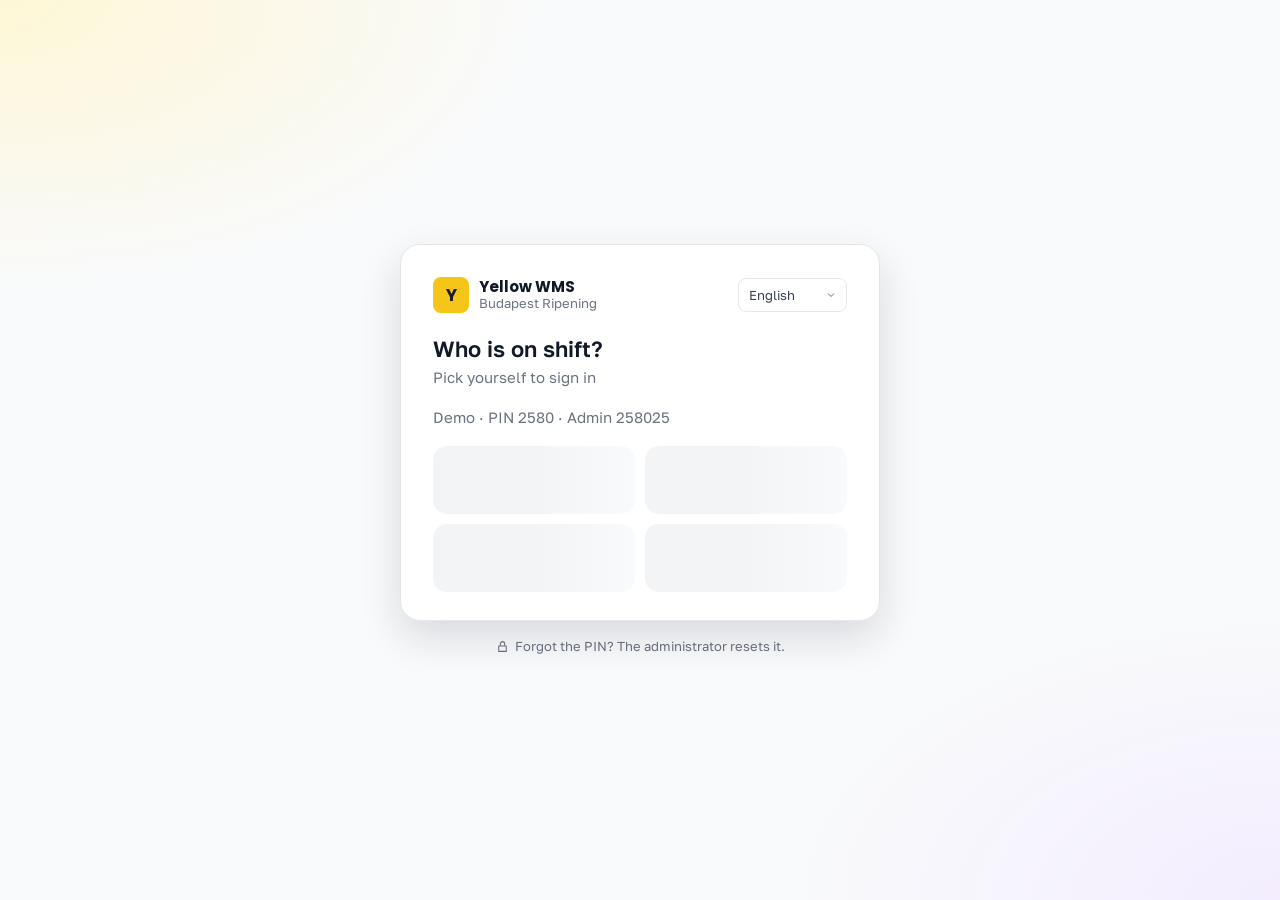
==== chambers.html @ 2b7ae032 "Demo 2026-10-23T20:37" ====
<!doctype html>
<html lang="en" class="is-auth-pending">
	<head>
		<meta charset="UTF-8">
		<meta name="viewport" content="width=device-width, initial-scale=1.0">
		<link rel="shortcut icon" href="./assets/img/favicon.ico">
		<meta name="description" content="Chamber map, placements and gas days">
		<title>Chambers · Yellow WMS</title>
		<script type="module" crossorigin="" src="./js/chambers.min.js?v=1792787865113"></script>
		<link rel="modulepreload" crossorigin="" href="./js/ui.min.js?v=1792787865113">
		<link rel="modulepreload" crossorigin="" href="./js/_drawer.min.js?v=1792787865113">
		<link rel="modulepreload" crossorigin="" href="./js/site.min.js?v=1792787865113">
		<link rel="modulepreload" crossorigin="" href="./js/app-shell.min.js?v=1792787865113">
		<link rel="modulepreload" crossorigin="" href="./js/icon.min.js?v=1792787865113">
		<link rel="modulepreload" crossorigin="" href="./js/toast.min.js?v=1792787865113">
		<link rel="modulepreload" crossorigin="" href="./js/format.min.js?v=1792787865113">
		<link rel="modulepreload" crossorigin="" href="./js/_damage.min.js?v=1792787865113">
		<link rel="stylesheet" crossorigin="" href="./css/ui.min.css?v=1792787865113">
		<link rel="stylesheet" crossorigin="" href="./css/_drawer.min.css?v=1792787865113">
		<link rel="stylesheet" crossorigin="" href="./css/app-shell.min.css?v=1792787865113">
		<link rel="stylesheet" crossorigin="" href="./css/_damage.min.css?v=1792787865113">
		<link rel="stylesheet" crossorigin="" href="./css/chambers.min.css?v=1792787865113">
		<link rel="stylesheet" crossorigin="" href="./css/data-table.min.css?v=1792787865113">
	</head>
	<body>
		<!-- Desktop shell: sidebar · main · drawer (Yellow WMS) -->
		<div data-fls-ui="" data-fls-app-shell="" class="app-shell">
			<!-- app-bar · shown below 992px instead of the sidebar. Burger = template "menu" module (data-fls-menu) -->
			<header class="app-bar" data-fls-lp="">
				<button type="button" class="icon-menu app-bar__burger" data-fls-menu="" aria-label="Menu" aria-controls="app-sidebar">
					<span></span>
				</button>
				<a href="index.html" class="app-bar__brand" aria-label="Yellow WMS · Today">
					<span class="sidebar__logo">Y</span>
				</a>
				<span class="app-bar__title">Chambers</span>
			</header>
			<div class="sidebar-backdrop" data-fls-menu="" aria-hidden="true"></div>
			<aside data-fls-sidebar="" class="sidebar" id="app-sidebar">
				<div class="sidebar__top">
					<a href="index.html" class="sidebar__brand">
						<span class="sidebar__logo">Y</span>
						<span class="sidebar__name">Yellow WMS</span>
					</a>
					<button type="button" class="btn btn--icon sidebar__close" data-fls-menu="" aria-label="Close menu">
						<svg class="icon" aria-hidden="true">
							<use href="./assets/img/spritemap.svg#sprite-close"></use>
						</svg>
					</button>
				</div>
				<div class="sidebar__facility">
					<span class="sidebar__facility-name" data-site-name="">Budapest Ripening</span>
					<span class="sidebar__date" data-sidebar-date="">30 chambers</span>
				</div>
				<nav class="sidebar__nav" aria-label="Main">
					<a href="index.html" data-perm="dashboard.view" class="sidebar__item" aria-current="false" title="Today">
						<svg class="sidebar__icon icon" aria-hidden="true">
							<use href="./assets/img/spritemap.svg#sprite-home"></use>
						</svg>
						<span class="sidebar__label">Today</span>
					</a>
					<a href="chambers.html" data-perm="chambers.view" class="sidebar__item sidebar__item--active" aria-current="page" title="Chambers">
						<svg class="sidebar__icon icon" aria-hidden="true">
							<use href="./assets/img/spritemap.svg#sprite-grid"></use>
						</svg>
						<span class="sidebar__label">Chambers</span>
					</a>
					<a href="plan-week.html" data-perm="plans.upload" class="sidebar__item" aria-current="false" title="Plan Week">
						<svg class="sidebar__icon icon" aria-hidden="true">
							<use href="./assets/img/spritemap.svg#sprite-calendar"></use>
						</svg>
						<span class="sidebar__label">Plan Week</span>
					</a>
					<a href="ripening-plan.html" data-perm="ripening.generate" class="sidebar__item" aria-current="false" title="Ripening Plan">
						<svg class="sidebar__icon icon" aria-hidden="true">
							<use href="./assets/img/spritemap.svg#sprite-flame"></use>
						</svg>
						<span class="sidebar__label">Ripening Plan</span>
					</a>
					<a href="stock.html" data-perm="stock.fill stock.reconcile reports.download" class="sidebar__item" aria-current="false" title="Stock">
						<svg class="sidebar__icon icon" aria-hidden="true">
							<use href="./assets/img/spritemap.svg#sprite-box"></use>
						</svg>
						<span class="sidebar__label">Stock</span>
					</a>
					<a href="reports.html" data-perm="reports.download" class="sidebar__item" aria-current="false" title="Reports">
						<svg class="sidebar__icon icon" aria-hidden="true">
							<use href="./assets/img/spritemap.svg#sprite-chart"></use>
						</svg>
						<span class="sidebar__label">Reports</span>
					</a>
					<a href="scanner.html" data-perm="scanner.receive" class="sidebar__item" aria-current="false" title="Receiving">
						<svg class="sidebar__icon icon" aria-hidden="true">
							<use href="./assets/img/spritemap.svg#sprite-scan"></use>
						</svg>
						<span class="sidebar__label">Receiving</span>
					</a>
					<a href="outbound.html" data-perm="scanner.ship scanner.market" class="sidebar__item" aria-current="false" title="Outbound">
						<svg class="sidebar__icon icon" aria-hidden="true">
							<use href="./assets/img/spritemap.svg#sprite-inbox"></use>
						</svg>
						<span class="sidebar__label">Outbound</span>
					</a>
					<a href="rounds.html" data-perm="chambers.gasday" class="sidebar__item" aria-current="false" title="Rounds">
						<svg class="sidebar__icon icon" aria-hidden="true">
							<use href="./assets/img/spritemap.svg#sprite-clock"></use>
						</svg>
						<span class="sidebar__label">Rounds</span>
					</a>
					<a href="users.html" data-perm="users.manage settings.edit" class="sidebar__item" aria-current="false" title="Settings">
						<svg class="sidebar__icon icon" aria-hidden="true">
							<use href="./assets/img/spritemap.svg#sprite-sliders"></use>
						</svg>
						<span class="sidebar__label">Settings</span>
					</a>
				</nav>
				<!-- interface language (services/i18n.js fills the options) -->
				<select class="lang-select sidebar__lang" data-lang-select="" aria-label="Language"></select>
				<!-- signed-in user · filled by sidebar.js when the session is known -->
				<div class="sidebar__user" data-sidebar-user="">
					<span class="avatar sidebar__avatar" data-slot="avatar" aria-hidden="true"></span>
					<span class="sidebar__user-info">
						<span class="sidebar__user-name" data-slot="name"></span>
						<span class="sidebar__user-role" data-slot="role"></span>
					</span>
					<button type="button" class="btn btn--icon sidebar__logout" data-logout="" aria-label="Sign out" title="Sign out">
						<svg class="icon" aria-hidden="true">
							<use href="./assets/img/spritemap.svg#sprite-logout"></use>
						</svg>
					</button>
				</div>
				<!-- server version from /api/health (filled by sidebar.js) -->
				<span class="sidebar__version" data-sidebar-version="" hidden></span>
			</aside>
			<main class="app-shell__main page">
				<div data-fls-chambers="" class="chambers" data-page-perm="chambers.view">
					<header class="page-head">
						<div class="page-head__titles">
							<h1 class="page-head__title">Chambers</h1>
							<!-- filled by chambers.js from the chambers data -->
							<p class="page-head__subtitle" data-chambers-summary="">Loading…</p>
						</div>
						<div class="segmented" role="radiogroup" aria-label="Filter chambers" data-segmented="chamber-filter">
							<button type="button" class="segmented__option segmented__option--active" role="radio" aria-checked="true" tabindex="0" data-value="all">
								All
								<span class="segmented__count" data-count="all"></span>
							</button>
							<button type="button" class="segmented__option" role="radio" aria-checked="false" tabindex="-1" data-value="regular">
								Regular
								<span class="segmented__count" data-count="regular"></span>
							</button>
							<button type="button" class="segmented__option" role="radio" aria-checked="false" tabindex="-1" data-value="bio">
								BIO
								<span class="segmented__count" data-count="bio"></span>
							</button>
							<button type="button" class="segmented__option" role="radio" aria-checked="false" tabindex="-1" data-value="empty">
								Empty
								<span class="segmented__count" data-count="empty"></span>
							</button>
							<button type="button" class="segmented__option" role="radio" aria-checked="false" tabindex="-1" data-value="no-gas-day">
								No gas day
								<span class="segmented__count" data-count="no-gas-day"></span>
							</button>
						</div>
					</header>
					<!--
chamber-map · the building: left column 1–14 + 29 · central aisle · right column 15–28 + 30.
Tiles are rendered by chamber-map.js from the API (GET /api/ui/chambers; demo: chambers.json).
Tiles open the chamber drawer. Filter = segmented[data-segmented="chamber-filter"].
-->
					<section data-fls-chamber-map="" class="chamber-map is-loading" aria-label="Chambers map" aria-busy="true">
						<div class="chamber-map__column chamber-map__column--left" data-column="left"></div>
						<span class="chamber-map__aisle" aria-hidden="true">central aisle</span>
						<div class="chamber-map__column chamber-map__column--right" data-column="right"></div>
						<p class="chamber-map__message" data-map-message="" hidden></p>
					</section>
					<!-- gas-days · ripener sets the gas (ripening) day per chamber; the ripening plan reads it from here -->
					<section data-fls-gas-days="" class="panel gas-days" aria-labelledby="gas-days-title">
						<header class="panel__head gas-days__head">
							<div class="gas-days__titles">
								<h2 class="panel__title" id="gas-days-title">Gas days</h2>
								<p class="panel__meta">
									The ripening plan reads the day from here. Chambers without a day are planned by container delivery date.
								</p>
							</div>
							<span class="panel__meta gas-days__status" data-gas-status="" aria-live="polite">All changes saved</span>
						</header>
						<div class="gas-days__scroll">
							<table class="data-table gas-days__table">
								<thead class="data-table__head">
									<tr>
										<th scope="col">Ch.</th>
										<th scope="col">Product</th>
										<th scope="col" class="data-table__cell--num">Boxes</th>
										<th scope="col">Containers</th>
										<th scope="col">Gas day</th>
										<th scope="col">Client tag</th>
										<th scope="col">
											<span class="visually-hidden">Save</span>
										</th>
									</tr>
								</thead>
								<tbody data-gas-body="">
									<!-- rows rendered by gas-days.js from the chambers data -->
									<tr>
										<td colspan="7" class="gas-days__empty">Loading…</td>
									</tr>
								</tbody>
							</table>
						</div>
					</section>
				</div>
			</main>
			<!-- Chamber drawer · filled by chamber-map.js from the chambers data (GET /api/ui/chambers) -->
			<aside class="drawer chamber-drawer" data-chamber-drawer="" hidden aria-labelledby="drawer-title">
				<header class="drawer__header">
					<h2 class="drawer__title" id="drawer-title">
						<span data-slot="title">Chamber</span>
						<span class="chip" data-slot="chip"></span>
					</h2>
					<button type="button" class="btn btn--icon drawer__close" data-drawer-close="" aria-label="Close">
						<svg class="icon" aria-hidden="true">
							<use href="./assets/img/spritemap.svg#sprite-close"></use>
						</svg>
					</button>
				</header>
				<!-- CITRO 30 -->
				<section class="drawer__section chamber-drawer__citro-view">
					<p class="chamber-drawer__meta">Non-conforming goods held in CITRO.</p>
					<div class="chamber-drawer__citro">
						<div class="chamber-drawer__citro-cell">
							<span>R+T</span>
							<b data-slot="rt">0</b>
						</div>
						<div class="chamber-drawer__citro-cell">
							<span>GS</span>
							<b data-slot="gs">0</b>
						</div>
						<div class="chamber-drawer__citro-cell">
							<span>DEC</span>
							<b data-slot="dec">0</b>
						</div>
					</div>
				</section>
				<!-- Regular / BIO / empty -->
				<div class="chamber-drawer__stock-view">
					<section class="drawer__section">
						<p class="chamber-drawer__total">
							<b data-slot="boxes">0</b>
							<span data-slot="capacity">/ 2 268 boxes</span>
						</p>
						<span class="progress progress--lg progress--banana" data-slot="bar" role="presentation">
							<span class="progress__fill"></span>
						</span>
						<p class="chamber-drawer__meta" data-slot="meta"></p>
					</section>
					<section class="drawer__section" data-slot="round">
						<h3 class="drawer__section-title">
							Last round
							<span class="chamber-drawer__when" data-slot="round-when">
								<span data-slot="round-date"></span>
								·
								<span data-slot="round-kind"></span>
							</span>
						</h3>
						<p class="chamber-drawer__meta" data-slot="round-none">No round yet</p>
						<div class="chamber-drawer__citro" data-slot="round-cells">
							<div class="chamber-drawer__citro-cell">
								<span>LS</span>
								<b data-slot="round-ls">—</b>
							</div>
							<div class="chamber-drawer__citro-cell">
								<span>RS</span>
								<b data-slot="round-rs">—</b>
							</div>
							<div class="chamber-drawer__citro-cell">
								<span>°C</span>
								<b data-slot="round-temp">—</b>
							</div>
						</div>
						<a class="btn btn--secondary btn--block" href="rounds.html" data-slot="round-link">Open rounds</a>
					</section>
					<form class="drawer__section" data-gas-form="">
						<h3 class="drawer__section-title">Gas day for whole chamber</h3>
						<div class="banner banner--compact" data-slot="no-day" hidden>
							<div class="banner__body">No gas day set. This chamber will be planned by container delivery date.</div>
						</div>
						<div class="chamber-drawer__fields">
							<label class="field">
								<span class="field__label">Date</span>
								<input type="date" class="field__input" data-slot="gas" name="gas">
							</label>
							<label class="field" data-slot="tag-field">
								<span class="field__label">Client tag (BIO)</span>
								<input type="text" class="field__input" data-slot="tag" name="tag" placeholder="e.g. LABAS BIO" autocomplete="off">
							</label>
						</div>
						<button type="submit" class="btn btn--primary btn--block">Set gas day</button>
					</form>
					<section class="drawer__section">
						<h3 class="drawer__section-title">
							Placements
							<span data-slot="placement-count"></span>
						</h3>
						<div data-slot="placements"></div>
						<template id="placement-row">
							<div class="chamber-drawer__placement">
								<span class="chamber-drawer__code">
									<span data-slot="code"></span>
									<small data-slot="tag"></small>
								</span>
								<button type="button" class="btn btn--icon chamber-drawer__info" data-damage="" aria-label="Damage of this container" title="Damage of this container">
									<svg class="icon" aria-hidden="true">
										<use href="./assets/img/spritemap.svg#sprite-alert-circle"></use>
									</svg>
								</button>
								<span class="chamber-drawer__side" data-slot="side"></span>
								<span class="chamber-drawer__boxes" data-slot="boxes"></span>
							</div>
						</template>
					</section>
					<div class="drawer__actions">
						<button type="button" class="btn btn--secondary">
							<svg class="icon" aria-hidden="true">
								<use href="./assets/img/spritemap.svg#sprite-arrow-right"></use>
							</svg>
							Move boxes
						</button>
						<button type="button" class="btn btn--danger">
							<svg class="icon" aria-hidden="true">
								<use href="./assets/img/spritemap.svg#sprite-trash"></use>
							</svg>
							Write off
						</button>
					</div>
				</div>
			</aside>
		</div>
	</body>
</html>
---- css/ui.min.css ----
@import "https://fonts.googleapis.com/css2?family=Golos+Text:wght@400;500;600;700&family=JetBrains+Mono:wght@500;600&family=Poppins:wght@400;500;600;700&display=swap";*{padding:0;margin:0;border:0}*,:after,:before{box-sizing:border-box}:after,:before,a,label{display:inline-block}body,html{height:100%}body{line-height:1;scrollbar-gutter:stable;-ms-text-size-adjust:100%;-moz-text-size-adjust:100%;-webkit-text-size-adjust:100%;-webkit-font-smoothing:antialiased;-moz-osx-font-smoothing:grayscale}button,input,textarea{font-family:inherit;font-size:inherit;line-height:inherit;color:inherit;background-color:transparent}input,textarea{width:100%}button,option,select{cursor:pointer}a{color:inherit;text-decoration:none}ul li{list-style:none}img{max-width:100%;height:auto;vertical-align:middle}h1,h2,h3,h4,h5,h6{font-weight:inherit;font-size:inherit}address{font-style:normal}:root{--font-ui:"Poppins", "Golos Text", system-ui, sans-serif;--font-mobile:"Golos Text", "Poppins", system-ui, sans-serif;--font-mono:"JetBrains Mono", ui-monospace, Consolas, monospace;--color-primary:#7c3aed;--color-primary-hover:#6b21a8;--color-primary-ink:#5b21b6;--color-primary-soft:#f3edff;--color-primary-ring:#ede4ff;--color-banana:#f5c518;--color-banana-soft:#fef7d6;--color-bio:#65a30d;--color-bio-soft:#eef6e2;--color-bio-ink:#3f6a0d;--color-citro:#9ca3af;--color-success:#00a63a;--color-success-ink:#0f7a3a;--color-success-soft:#ecfdf3;--color-warning:#e08a00;--color-warning-ink:#a15c00;--color-warning-soft:#fff7e6;--color-danger:#e11d48;--color-danger-ink:#be123c;--color-danger-soft:#fff1f3;--color-text:#111827;--color-text-strong:#374151;--color-text-light:#4b5563;--color-text-muted:#6b7280;--color-text-faint:#9ca3af;--color-bg:#f9fafb;--color-white:#fff;--color-gray:#f3f4f6;--color-border:#e5e7eb;--color-border-strong:#d1d5db;--color-navy:#1a1a2e;--spacing-xs:0.25rem;--spacing-sm:0.5rem;--spacing-md:0.75rem;--spacing-lg:1rem;--spacing-xl:1.25rem;--spacing-2xl:1.5rem;--tap-min:3.25rem;--radius-sm:0.375rem;--radius-md:0.5rem;--radius-lg:0.75rem;--radius-xl:0.875rem;--radius-pill:62.4375rem;--radius-full:50%;--shadow-sm:0 0.0625rem 0.125rem rgba(17,24,39,.06);--shadow-md:0 0.25rem 0.75rem rgba(17,24,39,.12);--shadow-lg:0 1rem 2.5rem rgba(17,24,39,.14);--shadow-primary:0 0.25rem 0.875rem rgba(124,58,237,.28);--shadow-drawer:-1rem 0 2.5rem rgba(17,24,39,.08);--ring:0 0 0 0.1875rem var(--color-primary-ring);--transition-fast:120ms ease;--transition-medium:200ms ease;--transition-slow:320ms ease;--sidebar-width:15rem;--drawer-width:23.75rem;--chamber-capacity:2592}body{min-width:20rem;color:var(--color-text);font-family:var(--font-ui);font-size:.875rem;line-height:1.43;background-color:var(--color-bg);-webkit-tap-highlight-color:transparent}[data-fls-scrolllock] body{overflow:hidden;touch-action:none;overscroll-behavior:none}.wrapper{min-height:100%;display:flex;flex-direction:column;overflow:clip}.wrapper>main{flex:1 1 auto}.wrapper>*{min-width:0}[class*=__container]{max-width:90.5rem;margin:0 auto;padding-left:1.5rem;padding-right:1.5rem}.icon{width:1em;height:1em;flex-shrink:0;display:inline-block;vertical-align:middle;stroke:currentColor;fill:none}.tnum{font-variant-numeric:tabular-nums}.mono{font-family:var(--font-mono);font-size:.875rem;font-weight:500;letter-spacing:.02em}::selection{background-color:var(--color-primary-soft);color:var(--color-primary-ink)}:focus-visible{outline:.125rem solid var(--color-primary);outline-offset:.125rem}.visually-hidden{position:absolute;width:.0625rem;height:.0625rem;overflow:hidden;clip-path:inset(50%);white-space:nowrap}[hidden]{display:none!important}.is-auth-pending body{visibility:hidden;animation:auth-reveal 0s linear 4s forwards}@keyframes auth-reveal{to{visibility:visible}}.is-app [data-download]{display:none!important}.btn{--btn-h:2.5rem;--btn-px:1.125rem;--btn-radius:var(--radius-md);position:relative;display:inline-flex;align-items:center;justify-content:center;gap:var(--spacing-sm);height:var(--btn-h);padding-inline:var(--btn-px);border:.0625rem solid transparent;border-radius:var(--btn-radius);font-size:.875rem;font-weight:600;line-height:1;white-space:nowrap;transition:background-color var(--transition-fast),border-color var(--transition-fast),color var(--transition-fast),box-shadow var(--transition-fast),transform var(--transition-fast)}.btn:focus-visible{outline:none;box-shadow:var(--ring)}.btn:active:not([disabled]){transform:translateY(.0625rem)}.btn .icon,.btn--lg{font-size:1.125rem}.btn--primary{background-color:var(--color-primary);color:var(--color-white)}.btn--secondary{background-color:var(--color-white);border-color:var(--color-border);color:var(--color-text);font-weight:500}.btn--danger{background-color:var(--color-danger-soft);border-color:#fecdd6;color:var(--color-danger-ink)}.btn--danger-solid{background-color:var(--color-danger-ink);color:var(--color-white)}.btn--ghost{--btn-px:0.5rem;background-color:transparent;color:var(--color-primary);font-weight:600}.btn--icon{--btn-px:0;width:var(--btn-h);background-color:var(--color-white);border-color:var(--color-border);color:var(--color-text-light)}.btn--lg{--btn-h:3.5rem}.btn--lg,.btn--xl{--btn-radius:var(--radius-lg);font-family:var(--font-mobile)}.btn--xl{--btn-h:3.75rem;font-size:1.25rem}.btn--xl.btn--primary{box-shadow:var(--shadow-primary)}.btn--block{display:flex;width:100%}.btn.is-disabled,.btn[disabled]{background-color:var(--color-gray);border-color:transparent;color:var(--color-text-faint);box-shadow:none;cursor:not-allowed}.btn.is-loading{color:transparent;pointer-events:none}.btn.is-loading:after{content:"";position:absolute;width:1.125rem;height:1.125rem;border-radius:50%;border:.125rem solid var(--color-white);border-top-color:transparent;animation:btn-spin .7s linear infinite}.btn.is-loading.btn--secondary:after{border-color:var(--color-text-muted);border-top-color:transparent}@keyframes btn-spin{to{transform:rotate(1turn)}}.segmented{display:inline-flex;gap:.125rem;padding:.1875rem;background-color:var(--color-gray);border-radius:var(--radius-md);max-width:100%;overflow-x:auto;scrollbar-width:none}.segmented__option{display:inline-flex;flex-shrink:0;white-space:nowrap;align-items:center;gap:.375rem;height:2.125rem;padding-inline:.875rem;border-radius:var(--radius-sm);font-size:.8125rem;font-weight:500;color:var(--color-text-light);transition:background-color var(--transition-fast),color var(--transition-fast)}.segmented__option:focus-visible{outline:none;box-shadow:var(--ring)}.segmented__option--active,.segmented__option[aria-checked=true],.segmented__option[aria-pressed=true]{background-color:var(--color-white);color:var(--color-text);font-weight:600;box-shadow:0 .0625rem .125rem rgba(17,24,39,.08)}.segmented__count{font-size:.6875rem;font-weight:500;color:var(--color-text-muted);font-variant-numeric:tabular-nums}.segmented--lg{display:flex;gap:0;padding:0;height:3.5rem;background-color:var(--color-white);border:.0625rem solid var(--color-border);border-radius:var(--radius-lg);overflow:hidden}.segmented--lg .segmented__option{flex:1 1 0;justify-content:center;flex-direction:column;gap:0;height:auto;border-radius:0;font-family:var(--font-mobile);font-size:1.125rem;font-weight:600;color:var(--color-text)}.segmented--lg .segmented__option:not(:last-child){border-right:.0625rem solid var(--color-border)}.segmented--lg .segmented__option small{font-size:.75rem;font-weight:400;opacity:.85}.segmented--lg .segmented__option--active,.segmented--lg .segmented__option[aria-checked=true]{background-color:var(--color-primary);color:var(--color-white);box-shadow:none}.field{display:flex;flex-direction:column;gap:.375rem;min-width:0}.field__label{font-size:.8125rem;font-weight:500;color:var(--color-text-light)}.field__input{width:100%;height:2.5rem;padding-inline:.75rem;background-color:var(--color-white);border:.0625rem solid var(--color-border);border-radius:var(--radius-md);font-size:.875rem;color:var(--color-text);transition:border-color var(--transition-fast),box-shadow var(--transition-fast);font-variant-numeric:tabular-nums}.field__input::placeholder{color:var(--color-text-faint)}.field__input:focus{outline:none;border-color:var(--color-primary);box-shadow:0 0 0 .0625rem var(--color-primary),var(--ring)}.field__input[type=date],.lang-select{cursor:pointer}.field__hint{font-size:.75rem;line-height:1rem;color:var(--color-text-muted)}.field--mono .field__input{font-family:var(--font-mono);font-size:.875rem;font-weight:500;letter-spacing:.02em;text-transform:uppercase}.field--error .field__input{border-color:var(--color-danger)}.field--error .field__input:focus{box-shadow:0 0 0 .0625rem var(--color-danger),0 0 0 .25rem var(--color-danger-soft)}.field--error .field__hint{color:var(--color-danger)}.field--success .field__input{border-color:var(--color-success)}.field--success .field__hint{color:var(--color-success-ink)}.field--lg{font-family:var(--font-mobile)}.field--lg .field__label{font-size:.875rem;font-weight:600;color:var(--color-text-strong)}.field--lg .field__input{height:3.5rem;padding-inline:1rem;border-radius:var(--radius-lg);font-size:1.25rem}.field--lg .field__hint{font-size:.8125rem}.field--number-xl .field__input{height:4rem;padding-inline:1rem;border-radius:var(--radius-lg);font-size:1.875rem;font-weight:600;text-align:right}.lang-select{height:2.125rem;padding:0 1.75rem 0 .625rem;border:.0625rem solid var(--color-border);border-radius:var(--radius-md);background:var(--color-white) url("data:image/svg+xml;charset=utf-8,%3Csvg%20xmlns%3D%22http%3A%2F%2Fwww.w3.org%2F2000%2Fsvg%22%20width%3D%2212%22%20height%3D%2212%22%20fill%3D%22none%22%20stroke%3D%22%236b7280%22%20stroke-width%3D%222%22%20viewBox%3D%220%200%2024%2024%22%3E%3Cpath%20d%3D%22m6%209%206%206%206-6%22%2F%3E%3C%2Fsvg%3E") no-repeat right .5625rem center;appearance:none;font:inherit;font-size:.8125rem;color:var(--color-text-strong)}.lang-select:focus-visible{outline:none;box-shadow:var(--ring)}.chip{display:inline-flex;align-items:center;gap:.375rem;height:1.5rem;padding-inline:.5rem;border-radius:var(--radius-sm);background-color:var(--color-gray);color:var(--color-text-strong);font-size:.75rem;font-weight:600;line-height:1;white-space:nowrap;font-variant-numeric:tabular-nums}.chip .icon{font-size:.8125rem}.chip--banana:before,.chip--bio:before{content:"";width:.375rem;height:.375rem;border-radius:50%;background-color:currentColor}.chip--banana{background-color:var(--color-banana-soft);color:#7a5a00}.chip--banana:before{background-color:var(--color-banana)}.chip--bio{background-color:var(--color-bio-soft);color:var(--color-bio-ink)}.chip--bio:before{background-color:var(--color-bio)}.chip--dec,.chip--gs,.chip--rt{background-color:transparent;border:.0625rem solid var(--color-border);font-family:var(--font-mono)}.chip--gas-day{background-color:var(--color-white);border:.0625rem solid var(--color-border);font-weight:600}.chip--no-day{background-color:var(--color-warning-soft);color:var(--color-warning-ink)}.chip--sm{height:1.25rem;padding-inline:.375rem;font-size:.6875rem}.badge{display:inline-flex;align-items:center;height:1.5rem;padding-inline:.625rem;border-radius:var(--radius-pill);font-size:.75rem;font-weight:600;white-space:nowrap}.badge--diff{background-color:var(--color-danger-soft);color:var(--color-danger-ink)}.badge--missing{background-color:var(--color-warning-soft);color:var(--color-warning-ink)}.badge--extra{background-color:var(--color-primary-soft);color:var(--color-primary-hover)}.badge--match{background-color:var(--color-success-soft);color:var(--color-success-ink)}.badge--count{min-width:1.25rem;height:1.25rem;padding-inline:.375rem;justify-content:center;background-color:var(--color-danger-soft);color:var(--color-danger-ink);font-size:.6875rem;font-variant-numeric:tabular-nums}.badge--dot{gap:.375rem;height:1.625rem}.badge--dot:before{content:"";width:.375rem;height:.375rem;border-radius:50%;background-color:currentColor}.progress{--value:0%;--fill:var(--color-primary);position:relative;display:block;height:.375rem;border-radius:.1875rem;background-color:var(--color-gray);overflow:hidden}.progress__fill{display:block;width:var(--value);height:100%;border-radius:inherit;background:var(--fill);transition:width var(--transition-slow)}.progress--lg{height:.5rem;border-radius:.25rem}.progress--banana{--fill:var(--color-banana)}.progress--bio{--fill:var(--color-bio)}.progress--success{--fill:var(--color-success)}.progress--citro{--fill:var(--color-citro)}.progress--mixed{--split:60%;--fill:linear-gradient(90deg, var(--color-banana) 0 var(--split), var(--color-bio) var(--split) 100%)}.progress--empty{background-color:var(--color-white);border:.0625rem dashed var(--color-border-strong)}.toast{display:flex;align-items:flex-start;gap:var(--spacing-md);min-height:3.5rem;padding:.75rem 1rem;border-radius:var(--radius-lg);color:var(--color-white);font-family:var(--font-mobile);box-shadow:var(--shadow-md);animation:toast-in var(--transition-medium) both}.toast__icon{font-size:1.375rem;margin-top:.125rem}.toast__body{display:flex;flex-direction:column;gap:.125rem}.toast__title{font-size:1.0625rem;font-weight:600;line-height:1.3}.toast__text{font-size:.9375rem;opacity:.92}.toast--success{background-color:var(--color-success-ink);align-items:center}.toast--success .toast__icon{margin-top:0}.toast--error{background-color:var(--color-danger-ink)}.toast.is-leaving{animation:toast-out var(--transition-medium) both}@keyframes toast-in{0%{opacity:0;transform:translateY(.5rem)}}@keyframes toast-out{to{opacity:0;transform:translateY(.5rem)}}.page-toasts{position:fixed;right:1.5rem;bottom:1.5rem;z-index:50;display:flex;flex-direction:column;gap:.5rem;width:calc(min(22.5rem,100vw - 3rem))}.page-toasts .toast__title{font-size:.9375rem}.page-toasts .toast__text:empty{display:none}.banner{display:flex;align-items:flex-start;gap:var(--spacing-md);padding:.75rem 1rem;border-radius:var(--radius-lg);border:.0625rem solid #fbd9a0;background-color:var(--color-warning-soft);color:#7a4500}.banner__icon{font-size:1.25rem;margin-top:.0625rem;color:var(--color-warning)}.banner__body{display:flex;flex-direction:column;gap:.125rem;font-size:.875rem;line-height:1.4}.banner__title{font-size:1rem;font-weight:600}.banner--offline,.qty-picker__sub{font-family:var(--font-mobile)}.banner--compact{padding:.625rem .75rem;border-radius:var(--radius-md)}.banner--compact .banner__body{font-size:.8125rem}.banner--danger{border-color:#fecdd6;background-color:var(--color-danger-soft);color:var(--color-danger-ink)}.banner--danger .banner__icon{color:var(--color-danger)}.empty-state{display:flex;flex-direction:column;align-items:center;gap:.625rem;padding:1.75rem 1.25rem;text-align:center;background-color:var(--color-white);border:.0625rem dashed var(--color-border-strong);border-radius:var(--radius-lg)}.empty-state__icon{display:grid;place-items:center;width:2.75rem;height:2.75rem;border-radius:var(--radius-lg);background-color:var(--color-gray);color:var(--color-text-muted);font-size:1.375rem}.empty-state__title{font-size:.9375rem;font-weight:600}.empty-state__text{max-width:17.5rem;font-size:.8125rem;color:var(--color-text-muted)}.qty-picker{display:grid;grid-template-columns:repeat(4,1fr);gap:var(--spacing-sm)}.qty-picker__option{display:flex;flex-direction:column;align-items:center;justify-content:center;height:4rem;border:.0625rem solid var(--color-border);border-radius:var(--radius-lg);background-color:var(--color-white);font-size:1.5rem;font-weight:600;color:var(--color-text);transition:border-color var(--transition-fast),background-color var(--transition-fast);font-variant-numeric:tabular-nums}.qty-picker__option:focus-visible{outline:none;box-shadow:var(--ring)}.qty-picker__option--active,.qty-picker__option[aria-checked=true]{border:.125rem solid var(--color-primary);background-color:var(--color-primary-soft);color:var(--color-primary-ink)}.qty-picker__sub{font-size:.75rem;font-weight:400;line-height:1}.qty-picker__manual{grid-column:1/-1}.avatar{display:inline-grid;flex-shrink:0;place-items:center;width:2.5rem;height:2.5rem;border-radius:var(--radius-full);background-color:var(--color-gray);color:var(--color-text-strong);font-size:.875rem;font-weight:600;letter-spacing:.02em}.avatar--lg{width:3.25rem;height:3.25rem;font-size:1.0625rem}.avatar--admin{background-color:var(--color-primary-soft);color:var(--color-primary-ink)}.avatar--ripener{background-color:var(--color-banana-soft);color:var(--color-warning-ink)}.avatar--logistics{background-color:#e8f1fd;color:#1d4f91}.avatar--quality{background-color:var(--color-bio-soft);color:var(--color-bio-ink)}@media(max-width:29.99875rem){.segmented:not(.segmented--lg,.segmented--tall){display:grid;grid-template-columns:repeat(2,minmax(0,1fr));width:100%;overflow:visible}.segmented:not(.segmented--lg,.segmented--tall) .segmented__option{justify-content:center;min-width:0;min-height:2.25rem;height:auto;padding:.375rem .5rem;white-space:normal;text-align:center;line-height:1.2}.segmented:not(.segmented--lg,.segmented--tall) .segmented__option:last-child:nth-child(odd){grid-column:1/-1}}@media(any-hover:hover){html:not([data-fls-touch]) .btn--primary:hover{background-color:var(--color-primary-hover)}html:not([data-fls-touch]) .btn--secondary:hover{background-color:var(--color-gray)}html:not([data-fls-touch]) .btn--danger:hover{background-color:#ffe4e9}html:not([data-fls-touch]) .btn--danger-solid:hover{background-color:#9f1239}html:not([data-fls-touch]) .btn--ghost:hover{color:var(--color-primary-hover);background-color:var(--color-primary-soft)}html:not([data-fls-touch]) .btn--icon:hover{background-color:var(--color-gray);color:var(--color-text)}html:not([data-fls-touch]) .segmented__option:hover{color:var(--color-text)}}@media(prefers-reduced-motion:reduce){*,:after,:before{animation-duration:.01ms!important;transition-duration:.01ms!important}}
---- css/_drawer.min.css ----
.drawer{position:sticky;top:0;align-self:start;display:flex;flex-direction:column;height:100vh;overflow-y:auto;background-color:var(--color-white);border-left:.0625rem solid var(--color-border);box-shadow:var(--shadow-drawer)}.drawer[hidden]{display:none}.drawer.is-open{animation:drawer-in var(--transition-medium) both}.drawer__header{justify-content:space-between;gap:var(--spacing-md);padding:1.25rem 1.25rem 1rem;border-bottom:.0625rem solid var(--color-border)}.drawer__header,.drawer__title{display:flex;align-items:center}.drawer__title{gap:.625rem;font-size:1.375rem;font-weight:600}.drawer__close{width:2.25rem;--btn-h:2.25rem}.drawer__section{display:flex;flex-direction:column;gap:var(--spacing-md);padding:1.25rem}.drawer__section:not(:last-child){border-bottom:.0625rem solid var(--color-border)}.drawer__section-title{display:flex;align-items:center;justify-content:space-between;font-size:.875rem;font-weight:600}.drawer__section-title span{font-size:.75rem;font-weight:400;color:var(--color-text-muted)}.drawer__actions{display:grid;grid-template-columns:1fr 1fr;gap:var(--spacing-sm);padding:1rem 1.25rem 1.5rem}@keyframes drawer-in{0%{opacity:0;transform:translateX(1.5rem)}}.chamber-drawer__total{display:flex;align-items:baseline;gap:.375rem;font-variant-numeric:tabular-nums}.chamber-drawer__total b{font-size:1.875rem;font-weight:600;letter-spacing:-.02em}.chamber-drawer__total span{font-size:.875rem;color:var(--color-text-muted)}.chamber-drawer__meta{font-size:.75rem;color:var(--color-text-light);font-variant-numeric:tabular-nums}.chamber-drawer__fields{display:grid;grid-template-columns:minmax(0,1fr) minmax(0,1fr);gap:.625rem}.chamber-drawer__placement{display:grid;grid-template-columns:minmax(0,1fr) 2rem 2.125rem 4rem;align-items:center;gap:var(--spacing-sm);padding:.625rem 0;border-bottom:.0625rem solid var(--color-gray)}.chamber-drawer__code{display:flex;flex-direction:column;gap:.125rem;min-width:0;font-family:var(--font-mono);font-size:.8125rem;font-weight:500;letter-spacing:.02em}.chamber-drawer__code small{font-family:var(--font-ui);font-size:.6875rem;font-weight:600;color:var(--color-bio-ink);letter-spacing:0}.chamber-drawer__info{width:2rem;height:2rem;color:var(--color-text-muted)}.chamber-drawer__side{display:grid;place-items:center;height:1.375rem;border:.0625rem solid var(--color-border);border-radius:var(--radius-sm);font-size:.6875rem;font-weight:600}.chamber-drawer__boxes{text-align:right;font-size:.875rem;font-weight:500;font-variant-numeric:tabular-nums}.chamber-drawer__citro{display:grid;grid-template-columns:repeat(3,1fr);gap:var(--spacing-sm)}.chamber-drawer__citro-cell{display:flex;flex-direction:column;gap:.125rem;padding:.75rem;border:.0625rem solid var(--color-border);border-radius:.625rem}.chamber-drawer__citro-cell span{font-family:var(--font-mono);font-size:.75rem;font-weight:500;letter-spacing:.02em;color:var(--color-text-muted)}.chamber-drawer__citro-cell b{font-size:1.5rem;font-variant-numeric:tabular-nums}.chamber-drawer__citro-view{display:none}.chamber-drawer--citro .chamber-drawer__citro-view{display:flex}.chamber-drawer--citro .chamber-drawer__stock-view{display:none}.chamber-drawer [hidden]{display:none!important}@media(max-width:61.99875em){.drawer{position:fixed;top:0;right:0;z-index:45;width:min(var(--drawer-width),100%);height:100svh}}@media(any-hover:hover){html:not([data-fls-touch]) .chamber-drawer__info:hover{color:var(--color-primary)}}
---- css/app-shell.min.css ----
.icon-menu{display:none}.sidebar{position:sticky;top:0;display:flex;flex-direction:column;gap:var(--spacing-xl);height:100vh;padding:1.25rem .875rem;background-color:var(--color-white);border-right:.0625rem solid var(--color-border);overflow-y:auto}.sidebar__top{display:flex;align-items:center;justify-content:space-between;gap:var(--spacing-sm)}.sidebar__close{display:none;flex-shrink:0;color:var(--color-text-muted)}.sidebar__brand{display:flex;align-items:center;gap:.625rem;padding-inline:.375rem}.sidebar__logo{display:grid;place-items:center;width:2rem;height:2rem;border-radius:var(--radius-md);background-color:var(--color-banana);color:var(--color-navy);font-size:.9375rem;font-weight:700}.sidebar__name{font-size:1rem;font-weight:600;letter-spacing:-.01em}.sidebar__facility{display:flex;flex-direction:column;gap:.125rem;padding:.75rem;border-radius:.625rem;background-color:var(--color-bg);border:.0625rem solid var(--color-border)}.sidebar__facility-name{font-size:.8125rem;font-weight:600}.sidebar__date{font-size:.75rem;color:var(--color-text-light);font-variant-numeric:tabular-nums}.sidebar__nav{display:flex;flex-direction:column;gap:.125rem}.sidebar__item{display:flex;align-items:center;gap:var(--spacing-md);height:2.5rem;padding-inline:.625rem;border-radius:var(--radius-md);font-size:.875rem;font-weight:500;color:var(--color-text-strong);transition:background-color var(--transition-fast),color var(--transition-fast)}.sidebar__item:focus-visible{outline:none;box-shadow:var(--ring)}.sidebar__item--active{background-color:var(--color-primary-soft);color:var(--color-primary-ink);font-weight:600}.sidebar__icon{font-size:1.125rem}.sidebar__label{flex:1 1 auto}.sidebar__user{display:flex;align-items:center;gap:.625rem;margin-top:auto;padding:.625rem .375rem 0;border-top:.0625rem solid var(--color-border)}.sidebar__avatar{width:2rem;height:2rem;font-size:.75rem}.sidebar__user-info{display:flex;flex:1 1 auto;flex-direction:column;min-width:0}.sidebar__logout{flex-shrink:0;color:var(--color-text-muted)}.sidebar__user-name{overflow:hidden;font-size:.8125rem;font-weight:500;white-space:nowrap;text-overflow:ellipsis}.sidebar__user-role{font-size:.75rem;color:var(--color-text-muted)}.app-bar,.sidebar-backdrop{display:none}.sidebar__lang{align-self:stretch;margin-top:auto}.sidebar__lang+.sidebar__user{margin-top:0}.sidebar__version{display:block;margin-top:-.75rem;padding:0 .75rem;font-size:.6875rem;color:var(--color-text-muted);white-space:nowrap;overflow:hidden;text-overflow:ellipsis}.app-shell{display:grid;grid-template-columns:var(--sidebar-width) minmax(0,1fr);min-height:100vh}.app-shell:has(.drawer.is-open){grid-template-columns:var(--sidebar-width) minmax(0,1fr) var(--drawer-width)}.app-shell__main{display:flex;flex-direction:column;gap:var(--spacing-2xl);min-width:0;padding:1.75rem 2rem 2.5rem}.page-head{display:flex;align-items:flex-end;justify-content:space-between;flex-wrap:wrap;gap:var(--spacing-lg)}.page-head__titles{display:flex;flex-direction:column;gap:var(--spacing-xs)}.page-head__title{font-size:1.5rem;line-height:1.875rem;font-weight:600;letter-spacing:-.01em}.page-head__subtitle{font-size:.875rem;color:var(--color-text-light);font-variant-numeric:tabular-nums}.page-head__actions{display:flex;flex-wrap:wrap;gap:var(--spacing-sm)}.panel{background-color:var(--color-white);border:.0625rem solid var(--color-border);border-radius:var(--radius-lg);display:flex;flex-direction:column;min-width:0}.panel__head{display:flex;align-items:center;justify-content:space-between;gap:var(--spacing-md);padding:1rem 1.25rem;border-bottom:.0625rem solid var(--color-border)}.panel__title{font-size:1rem;font-weight:600}.panel__meta{font-size:.75rem;color:var(--color-text-muted)}.panel__link{font-size:.8125rem;font-weight:600;color:var(--color-primary);transition:color var(--transition-fast)}.panel__body{padding:1rem 1.25rem}.panel__foot{padding:.75rem 1.25rem;font-size:.75rem;color:var(--color-text-muted)}@media(max-width:79.99875em){.app-shell{--sidebar-width:4.5rem}}@media(max-width:61.99875em){.app-bar{position:sticky;top:0;z-index:30;display:flex;align-items:center;gap:var(--spacing-md);height:3.5rem;padding-inline:1rem;background-color:var(--color-white);border-bottom:.0625rem solid var(--color-border)}.app-bar__burger.icon-menu{display:block;position:relative;flex-shrink:0;width:1.375rem;height:1rem}.app-bar__burger.icon-menu span,.app-bar__burger.icon-menu:after,.app-bar__burger.icon-menu:before{content:"";position:absolute;right:0;width:100%;height:.125rem;border-radius:.0625rem;background-color:var(--color-navy);transition:all .3s}.app-bar__burger.icon-menu:before{top:0}.app-bar__burger.icon-menu:after{bottom:0}.app-bar__burger.icon-menu span{top:calc(50% - .0625rem)}.app-bar__brand{display:flex}.app-bar__brand .sidebar__logo{width:1.75rem;height:1.75rem;font-size:.8125rem}.app-bar__title{overflow:hidden;font-size:1rem;font-weight:600;white-space:nowrap;text-overflow:ellipsis}.sidebar{position:fixed;top:0;left:0;z-index:50;width:calc(min(17.5rem,85vw));height:100svh;box-shadow:1rem 0 2.5rem rgba(17,24,39,.12);transform:translateX(-105%);visibility:hidden;transition:transform var(--transition-medium),visibility 0s linear var(--transition-medium)}[data-fls-menu-open] .sidebar{transform:none;visibility:visible;transition:transform var(--transition-medium)}.sidebar__close{display:inline-flex}.sidebar-backdrop{position:fixed;inset:0;z-index:40;display:block;background-color:rgba(26,26,46,.4);opacity:0;pointer-events:none;transition:opacity var(--transition-medium)}[data-fls-menu-open] .sidebar-backdrop{opacity:1;pointer-events:auto}.app-shell{display:block}.app-shell__main{padding:1.25rem 1.25rem 2rem}}@media(max-width:47.99875em) and (any-hover:none){.icon-menu{cursor:default}}@media(max-width:47.99875em){.menu__body{height:100svh;overflow:auto;padding:3.125rem .9375rem 1.875rem}.menu__body,.menu__body:before{position:fixed;width:100%;left:-100%;top:0;transition:left .3s}.menu__body:before{content:"";height:4.375rem;z-index:2}[data-fls-menu-open] .menu__body,[data-fls-menu-open] .menu__body:before{left:0}.icon-menu{display:block;position:relative;width:1.875rem;height:1.125rem;z-index:5}.icon-menu span,.icon-menu:after,.icon-menu:before{content:"";transition:all .3s;right:0;position:absolute;width:100%;height:.125rem;background-color:#000}.icon-menu:before{top:0}.icon-menu:after{bottom:0}.icon-menu span{top:calc(50% - .0625rem)}[data-fls-menu-open] .icon-menu span{width:0}[data-fls-menu-open] .icon-menu:before{top:calc(50% - .0625rem);transform:rotate(-45deg)}[data-fls-menu-open] .icon-menu:after{bottom:calc(50% - .0625rem);transform:rotate(45deg)}}@media(max-width:20.12375em){.app-shell__main{padding:1rem 1rem 1.75rem}}@media(min-width:61.99875em) and (max-width:79.99875em){.sidebar{align-items:center;padding-inline:.625rem}.sidebar__facility,.sidebar__label,.sidebar__lang,.sidebar__name,.sidebar__user-info,.sidebar__version{display:none}.sidebar__brand,.sidebar__item{padding-inline:0}.sidebar__nav{align-self:stretch}.sidebar__item{position:relative;justify-content:center}.sidebar__count{position:absolute;top:.125rem;right:.25rem;min-width:1rem;height:1rem;padding-inline:.25rem;font-size:.625rem}.sidebar__user{flex-direction:column;padding-inline:0}}@media(any-hover:hover){html:not([data-fls-touch]) .sidebar__item:hover{background-color:var(--color-gray)}html:not([data-fls-touch]) .sidebar__item--active:hover{background-color:var(--color-primary-soft)}html:not([data-fls-touch]) .panel__link:hover{color:var(--color-primary-hover)}}@media(prefers-reduced-motion:reduce){.sidebar,.sidebar-backdrop{transition:none!important}}
---- css/_damage.min.css ----
.defect-list{display:flex;flex-direction:column;gap:var(--spacing-sm)}.defect-card{border:.0625rem solid var(--color-border);border-left:.25rem solid var(--color-border-strong);border-radius:var(--radius-md);background-color:var(--color-white)}.defect-card--critical{border-left-color:var(--color-danger)}.defect-card--major{border-left-color:var(--color-warning)}.defect-card--minor{border-left-color:var(--color-success)}.defect-card__head{display:flex;align-items:center;gap:var(--spacing-sm);width:100%;padding:.75rem .875rem;text-align:left;cursor:pointer}.defect-card__head:focus-visible{outline:none;box-shadow:var(--ring)}.defect-card__sev{flex:0 0 auto;font-size:.6875rem;font-weight:600;text-transform:uppercase;letter-spacing:.04em;color:var(--color-text-muted);min-width:4rem}.defect-card__name{flex:1 1 auto;font-weight:600;color:var(--color-text-strong)}.defect-card__body{display:none;padding:0 .875rem .875rem;font-size:.875rem;line-height:1.5;color:var(--color-text)}.defect-card.is-open .defect-card__body{display:flex;flex-direction:column;gap:var(--spacing-sm)}.defect-card__limit,.defect-card__look{margin:0}.defect-card__limit{color:var(--color-text-muted)}.defect-card__limit b{color:var(--color-text-strong)}.defect-card__photos:empty{display:none}.damage-thumbs,.defect-card__photos{display:grid;grid-template-columns:repeat(auto-fill,minmax(6rem,1fr));gap:var(--spacing-sm)}.damage-thumb{position:relative;aspect-ratio:4/3;overflow:hidden;border-radius:var(--radius-md);background-color:var(--color-gray);cursor:zoom-in}.damage-thumb:focus-visible{outline:none;box-shadow:var(--ring)}.damage-thumb img{display:block;width:100%;height:100%;object-fit:cover}.damage-thumb__meta{position:absolute;left:0;right:0;bottom:0;padding:.1875rem .375rem;font-size:.625rem;line-height:1.3;color:#fff;background:linear-gradient(transparent,rgba(0,0,0,.65));white-space:nowrap;overflow:hidden;text-overflow:ellipsis;text-align:left}.damage-thumb.is-missing{cursor:default;opacity:.4}.damage-dialog{width:calc(min(40rem,100vw - 1.5rem));margin:auto;max-height:calc(100dvh - 1.5rem);padding:0;border:0;border-radius:var(--radius-lg);background-color:var(--color-bg,#f6f6f8);color:var(--color-text);box-shadow:0 1.875rem 5rem -1.25rem rgba(0,0,0,.45)}.damage-dialog[open]{display:flex;flex-direction:column}.damage-dialog::backdrop{background-color:rgba(17,17,30,.55)}.damage-dialog__head{display:flex;align-items:center;justify-content:space-between;gap:var(--spacing-md);padding:.875rem 1rem .875rem 1.25rem;border-bottom:.0625rem solid var(--color-border);background-color:var(--color-white)}.damage-dialog__title{font-size:1.0625rem;font-weight:700;font-variant-numeric:tabular-nums}.damage-dialog__body{display:flex;flex-direction:column;gap:var(--spacing-md);padding:1rem 1.25rem 1.25rem;overflow-y:auto}.damage-dialog__foot{padding:.75rem 1.25rem 1rem;border-top:.0625rem solid var(--color-border);background-color:var(--color-white)}.damage-dialog__meta{margin:0;font-size:.875rem;color:var(--color-text-muted);font-variant-numeric:tabular-nums}.damage-dialog__meta b{color:var(--color-text-strong)}.damage-dialog__empty{margin:0;font-size:.875rem;color:var(--color-text-muted)}.damage-dialog__section{margin:.25rem 0 -.25rem;font-size:.8125rem;font-weight:600;text-transform:uppercase;letter-spacing:.04em;color:var(--color-text-muted)}.damage-dialog--photo{width:auto;max-width:calc(100vw - 1.5rem);background-color:#000;position:relative}.damage-dialog__big{display:block;max-width:calc(100vw - 1.5rem);max-height:calc(100dvh - 1.5rem);object-fit:contain}.damage-dialog__close{position:absolute;top:.5rem;right:.5rem;background-color:hsla(0,0%,100%,.85)}.damage-nc-row{display:grid;grid-template-columns:repeat(3,minmax(0,1fr));gap:var(--spacing-sm)}.damage-nc{display:flex;flex-direction:column;align-items:flex-start;gap:.25rem;padding:.625rem .75rem;border:.0625rem solid var(--color-border);border-radius:var(--radius-md);background-color:var(--color-white)}.damage-nc b{font-size:1.375rem;font-weight:700;font-variant-numeric:tabular-nums}.damage-nc small{font-size:.75rem;color:var(--color-text-muted)}.defect-pick{display:flex;flex-wrap:wrap;gap:var(--spacing-sm)}.defect-pick__item{display:inline-flex;align-items:center;gap:.5rem;min-height:2.75rem;padding:.5rem .75rem;border:.0625rem solid var(--color-border);border-radius:var(--radius-md);background-color:var(--color-white);font-size:.875rem;font-weight:500;cursor:pointer}.defect-pick__item input{width:1.125rem;height:1.125rem;accent-color:var(--color-primary)}.defect-pick__item:has(input:checked){border-color:var(--color-primary);background-color:var(--color-primary-soft)}.damage-cats{display:flex;flex-direction:column;gap:.375rem}.damage-cat{display:flex;align-items:flex-start;gap:.5rem}.damage-cat p{margin:0;font-size:.8125rem;line-height:1.45;color:var(--color-text-muted)}.damage-cat b{color:var(--color-text-strong)}.damage-ref__tools{display:flex;flex-direction:column;gap:var(--spacing-sm)}.damage-ref__tools .segmented{overflow-x:auto}.defect-pick__info{display:inline-grid;place-items:center;width:1.625rem;height:1.625rem;margin-left:.125rem;border:.0625rem solid var(--color-border);border-radius:50%;font:italic 600 .8125rem/1 Georgia,serif;color:var(--color-text-muted);background-color:var(--color-white);cursor:pointer}.defect-pick__info:focus-visible{outline:none;box-shadow:var(--ring)}
---- css/chambers.min.css ----
.chambers{display:flex;flex-direction:column;gap:var(--spacing-xl)}.gas-days__head{flex-wrap:wrap;align-items:flex-start}.gas-days__titles{display:flex;flex-direction:column;gap:.125rem}.gas-days__titles .panel__meta{text-wrap:pretty}.gas-days__status--dirty{color:var(--color-primary);font-weight:600}.gas-days__scroll{max-height:26.25rem;overflow:auto}.gas-days__table{min-width:40rem}.gas-days__table td:first-child,.gas-days__table th:first-child{padding-left:1rem}.gas-days__table td:last-child,.gas-days__table th:last-child{padding-right:1rem}.gas-days__num{font-size:.875rem;font-weight:600;font-variant-numeric:tabular-nums}.gas-days__codes span{display:block;font-family:var(--font-mono);font-size:.75rem;font-weight:500;letter-spacing:.02em;line-height:1.5;color:var(--color-text-strong)}.gas-days__date,.gas-days__tag{height:2.25rem;font-size:.8125rem;padding-inline:.5rem}.gas-days__date{width:8.5rem}.gas-days__tag{min-width:6rem}.gas-days__empty{padding:1rem 1.25rem;font-size:.875rem;color:var(--color-text-light)}.gas-days__none{color:var(--color-text-faint)}.gas-days__action{text-align:right}.gas-days__action .btn{--btn-h:2.125rem;--btn-px:0.75rem;font-size:.8125rem}.gas-days__action .btn[disabled]{background-color:var(--color-white);border-color:var(--color-border);color:var(--color-text-faint);cursor:default}.gas-days__row--no-day{background-color:#fffaf0}.gas-days__row--no-day .gas-days__date{border-color:#f0b04a}.gas-days__row.is-selected{background-color:#faf7ff}.chamber-tile{--fill:var(--color-banana);display:grid;grid-template-columns:2.125rem minmax(0,1fr);align-items:center;gap:.25rem .625rem;width:100%;min-height:4rem;padding:.5625rem .75rem;text-align:left;background-color:var(--color-white);border:.0625rem solid var(--color-border);border-radius:var(--radius-lg);transition:box-shadow var(--transition-fast),opacity var(--transition-medium),border-color var(--transition-fast)}.chamber-tile:focus-visible{outline:none;box-shadow:var(--ring)}.chamber-tile__num{grid-row:span 2;font-size:1.1875rem;font-weight:600;font-variant-numeric:tabular-nums}.chamber-tile__head{display:flex;align-items:center;gap:var(--spacing-sm);min-width:0}.chamber-tile__prod{display:inline-flex;align-items:center;height:1.125rem;padding-inline:.3125rem;border-radius:.25rem;background-color:var(--color-gray);color:var(--color-text-strong);font-size:.625rem;font-weight:700;letter-spacing:.04em}.chamber-tile__sub{flex:1 1 auto;min-width:0;font-size:.75rem;color:var(--color-text-light);white-space:nowrap;overflow:hidden;text-overflow:ellipsis}.chamber-tile__chip{display:inline-flex;align-items:center;height:1.375rem;padding-inline:.4375rem;border-radius:var(--radius-sm);border:.0625rem solid var(--color-border);background-color:var(--color-white);font-size:.6875rem;font-weight:600;white-space:nowrap;font-variant-numeric:tabular-nums}.chamber-tile__chip--no-day{background-color:var(--color-warning-soft);border-color:#fbd9a0;color:var(--color-warning-ink)}.chamber-tile__chip--none{border-color:transparent;background:none;color:var(--color-text-faint)}.chamber-tile__body{display:flex;align-items:center;gap:.625rem}.chamber-tile__bar{flex:1 1 auto;height:.375rem;border-radius:.1875rem;background-color:var(--color-gray);overflow:hidden}.chamber-tile__fill{display:block;width:var(--value);height:100%;background:var(--fill);transition:width var(--transition-slow)}.chamber-tile__boxes{font-size:.75rem;color:var(--color-text-muted);white-space:nowrap;font-variant-numeric:tabular-nums}.chamber-tile__boxes b{font-weight:600;color:var(--color-text)}.chamber-tile--round .chamber-tile__num{grid-row:span 3}.chamber-tile__round{grid-column:2;display:flex;align-items:center;gap:.625rem;min-width:0;font-size:.6875rem;color:var(--color-text-muted);white-space:nowrap;overflow:hidden;font-variant-numeric:tabular-nums}.chamber-tile__round b{font-weight:600;color:var(--color-text)}.chamber-tile__round.is-stale{opacity:.55}.chamber-tile__side{display:inline-flex;align-items:center;gap:.25rem}.chamber-tile__dot{flex:none;width:.5rem;height:.5rem;border-radius:50%;background-color:hsl(var(--hue),75%,45%)}.chamber-tile--bio{--fill:var(--color-bio)}.chamber-tile--bio .chamber-tile__prod{background-color:var(--color-bio-soft);color:var(--color-bio-ink)}.chamber-tile--mixed{--fill:linear-gradient(90deg, var(--color-banana) 0 var(--split), var(--color-bio) var(--split) 100%)}.chamber-tile--empty{background-color:var(--color-bg);border-style:dashed;border-color:var(--color-border-strong)}.chamber-tile--empty .chamber-tile__bar{background-color:#eef0f3}.chamber-tile--empty .chamber-tile__boxes b,.chamber-tile__count-key{color:var(--color-text-muted)}.chamber-tile--citro{background-color:#f6f5f2;border-color:#e5e2da}.chamber-tile__citro{flex:1 1 auto;font-size:.75rem;font-weight:600;letter-spacing:.06em}.chamber-tile__counts{display:flex;flex-wrap:wrap;gap:.375rem;font-size:.75rem;font-variant-numeric:tabular-nums}.chamber-tile__count{padding:.0625rem .375rem;border-radius:var(--radius-sm);border:.0625rem solid var(--color-border);background-color:var(--color-white)}.chamber-tile__count-key{font-family:var(--font-mono);font-size:.75rem;font-weight:500;letter-spacing:.02em}.chamber-tile.is-selected{border:.125rem solid var(--color-primary);padding:.5rem .6875rem;box-shadow:var(--ring)}.chamber-tile.is-selected:not(.chamber-tile--empty,.chamber-tile--citro){background-color:#fffdf3}.chamber-tile.is-dimmed{opacity:.32}.chamber-map{background-color:var(--color-white);border:.0625rem solid var(--color-border);border-radius:var(--radius-lg);display:grid;grid-template-columns:minmax(0,1fr) 1.75rem minmax(0,1fr);padding:1rem}.chamber-map__column{display:flex;flex-direction:column;gap:.375rem}.chamber-map__aisle{display:flex;align-items:center;justify-content:center;writing-mode:vertical-rl;font-size:.625rem;letter-spacing:.3em;text-transform:uppercase;color:var(--color-text-faint)}.chamber-map__message{grid-column:1/-1;padding:.75rem;font-size:.875rem;color:var(--color-text-light)}.chamber-tile--skeleton{display:block;min-height:4rem;background:linear-gradient(90deg,var(--color-gray) 25%,var(--color-bg) 50%,var(--color-gray) 75%) 0 0/200% 100%;border-color:transparent;animation:chamber-skeleton 1.4s linear infinite;pointer-events:none}@keyframes chamber-skeleton{to{background-position:-200% 0}}@media(max-width:29.99875rem){.chamber-tile{grid-template-columns:1.375rem minmax(0,1fr);gap:.25rem .375rem;min-height:3.625rem;padding:.4375rem .5rem}.chamber-tile.is-selected{padding:.375rem .4375rem}.chamber-tile__num{font-size:1rem}.chamber-tile__head{gap:.25rem}.chamber-tile__sub{font-size:.6875rem}.chamber-tile__chip{height:1.25rem;padding-inline:.3125rem;font-size:.625rem;flex-shrink:0}.chamber-tile__prod{padding-inline:.25rem;font-size:.5625rem}.chamber-tile__body{gap:.375rem}.chamber-tile__cap{display:none}.chamber-tile__counts{gap:.25rem}.chamber-tile__count{padding:.0625rem .25rem}.chamber-map{grid-template-columns:minmax(0,1fr) 1rem minmax(0,1fr);padding:.625rem .5rem}.chamber-map__aisle{font-size:.5rem;letter-spacing:.2em}}@media(any-hover:hover){html:not([data-fls-touch]) .chamber-tile:hover{box-shadow:0 .25rem .75rem rgba(17,24,39,.08)}}@media(prefers-reduced-motion:reduce){.chamber-tile--skeleton{animation:none}}
---- css/data-table.min.css ----
.data-table{width:100%;border-collapse:collapse;font-size:.875rem;font-variant-numeric:tabular-nums}.data-table td,.data-table th{padding:.5rem;text-align:left;vertical-align:middle}.data-table__head th{position:sticky;top:0;z-index:1;padding-block:.625rem;background-color:var(--color-bg);border-bottom:.0625rem solid var(--color-border);font-size:.6875rem;line-height:.875rem;font-weight:600;letter-spacing:.06em;text-transform:uppercase;letter-spacing:.04em;color:var(--color-text-light);white-space:nowrap}.data-table__row{border-bottom:.0625rem solid var(--color-gray);transition:background-color var(--transition-fast)}.data-table__row--diff{background-color:#fff8f9}.data-table__cell--num{text-align:right!important;white-space:nowrap}.data-table__cell--zero{color:var(--color-text-faint)}.data-table__cell--bad{color:var(--color-danger-ink);font-weight:600}.data-table__cell--strong{font-weight:500}@media(any-hover:hover){html:not([data-fls-touch]) .data-table__row:hover{background-color:var(--color-bg)}}
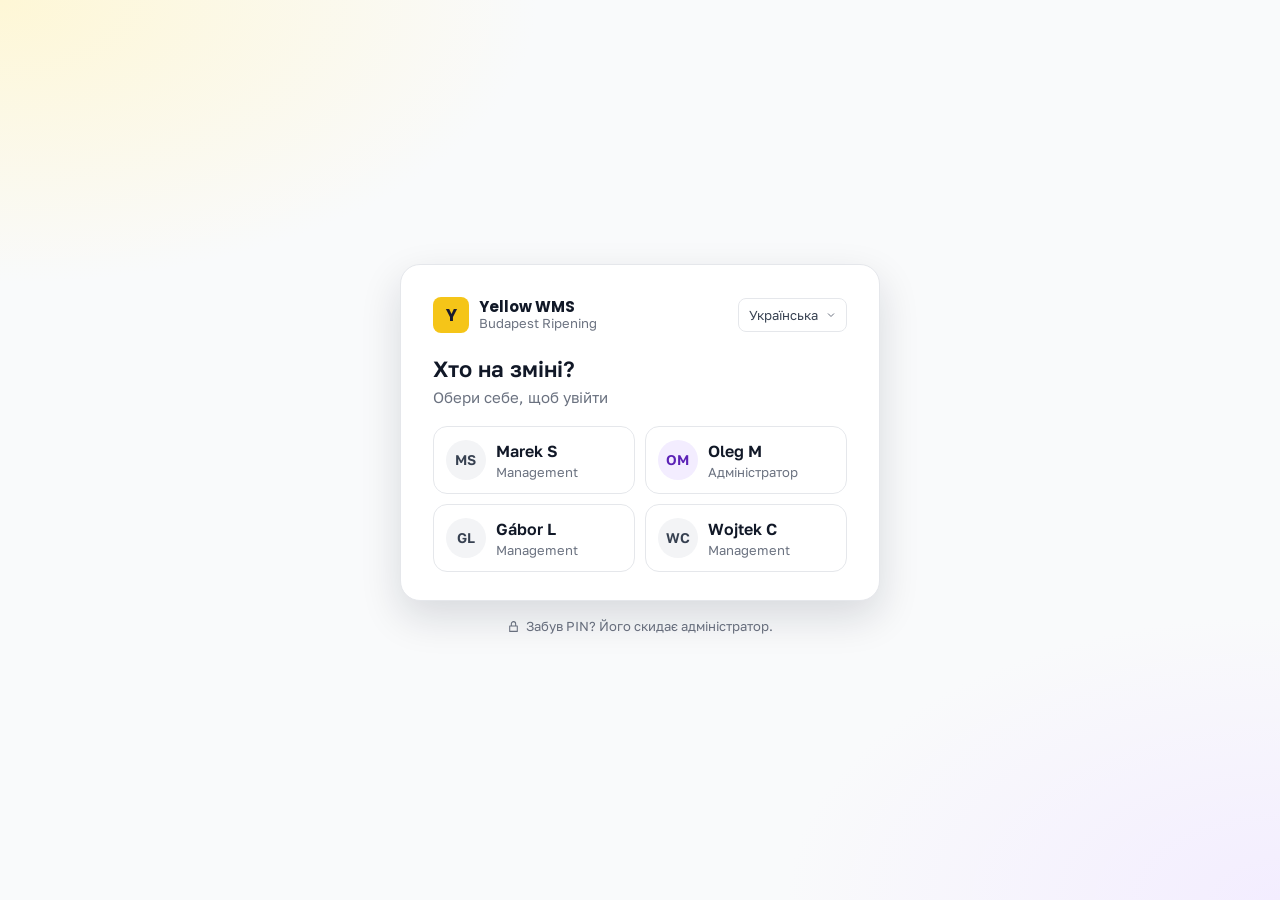
==== commit d481ad39: "Demo 2026-10-25T12:32" ====
--- a/chambers.html
+++ b/chambers.html
@@ -6,21 +6,21 @@
 		<link rel="shortcut icon" href="./assets/img/favicon.ico">
 		<meta name="description" content="Chamber map, placements and gas days">
 		<title>Chambers · Yellow WMS</title>
-		<script type="module" crossorigin="" src="./js/chambers.min.js?v=1792787865113"></script>
-		<link rel="modulepreload" crossorigin="" href="./js/ui.min.js?v=1792787865113">
-		<link rel="modulepreload" crossorigin="" href="./js/_drawer.min.js?v=1792787865113">
-		<link rel="modulepreload" crossorigin="" href="./js/site.min.js?v=1792787865113">
-		<link rel="modulepreload" crossorigin="" href="./js/app-shell.min.js?v=1792787865113">
-		<link rel="modulepreload" crossorigin="" href="./js/icon.min.js?v=1792787865113">
-		<link rel="modulepreload" crossorigin="" href="./js/toast.min.js?v=1792787865113">
-		<link rel="modulepreload" crossorigin="" href="./js/format.min.js?v=1792787865113">
-		<link rel="modulepreload" crossorigin="" href="./js/_damage.min.js?v=1792787865113">
-		<link rel="stylesheet" crossorigin="" href="./css/ui.min.css?v=1792787865113">
-		<link rel="stylesheet" crossorigin="" href="./css/_drawer.min.css?v=1792787865113">
-		<link rel="stylesheet" crossorigin="" href="./css/app-shell.min.css?v=1792787865113">
-		<link rel="stylesheet" crossorigin="" href="./css/_damage.min.css?v=1792787865113">
-		<link rel="stylesheet" crossorigin="" href="./css/chambers.min.css?v=1792787865113">
-		<link rel="stylesheet" crossorigin="" href="./css/data-table.min.css?v=1792787865113">
+		<script type="module" crossorigin="" src="./js/chambers.min.js?v=1792931513473"></script>
+		<link rel="modulepreload" crossorigin="" href="./js/ui.min.js?v=1792931513473">
+		<link rel="modulepreload" crossorigin="" href="./js/_drawer.min.js?v=1792931513473">
+		<link rel="modulepreload" crossorigin="" href="./js/site.min.js?v=1792931513473">
+		<link rel="modulepreload" crossorigin="" href="./js/app-shell.min.js?v=1792931513473">
+		<link rel="modulepreload" crossorigin="" href="./js/icon.min.js?v=1792931513473">
+		<link rel="modulepreload" crossorigin="" href="./js/toast.min.js?v=1792931513473">
+		<link rel="modulepreload" crossorigin="" href="./js/format.min.js?v=1792931513473">
+		<link rel="modulepreload" crossorigin="" href="./js/_damage.min.js?v=1792931513473">
+		<link rel="stylesheet" crossorigin="" href="./css/ui.min.css?v=1792931513473">
+		<link rel="stylesheet" crossorigin="" href="./css/_drawer.min.css?v=1792931513473">
+		<link rel="stylesheet" crossorigin="" href="./css/app-shell.min.css?v=1792931513473">
+		<link rel="stylesheet" crossorigin="" href="./css/_damage.min.css?v=1792931513473">
+		<link rel="stylesheet" crossorigin="" href="./css/chambers.min.css?v=1792931513473">
+		<link rel="stylesheet" crossorigin="" href="./css/data-table.min.css?v=1792931513473">
 	</head>
 	<body>
 		<!-- Desktop shell: sidebar · main · drawer (Yellow WMS) -->
